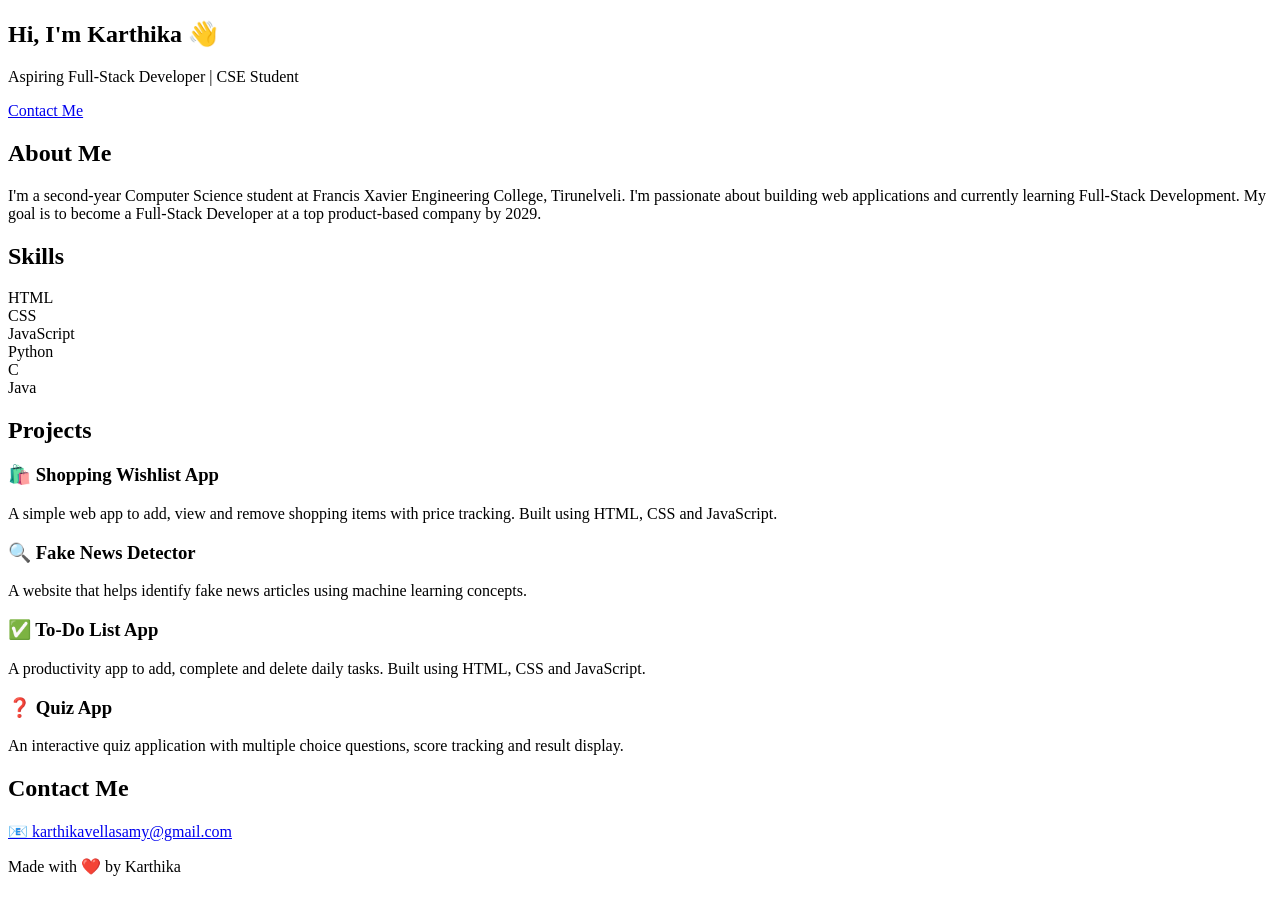
==== index.html @ caa0e5c8 "Rename intex.html to index.html" ====
<!DOCTYPE html>
<html lang="en">
<head>
  <meta charset="UTF-8">
  <meta name="viewport" content="width=device-width, initial-scale=1.0">
  <title>Karthika | Portfolio</title>
  <link rel="stylesheet" href="style.css">
</head>
<body>

  <!-- HERO -->
  <section class="hero">
    <div class="hero-content">
      <h1>Hi, I'm <span>Karthika</span> 👋</h1>
      <p>Aspiring Full-Stack Developer | CSE Student</p>
      <a href="#contact" class="btn">Contact Me</a>
    </div>
  </section>

  <!-- ABOUT -->
  <section class="section" id="about">
    <h2>About Me</h2>
    <p>I'm a second-year Computer Science student at Francis Xavier Engineering College, Tirunelveli. I'm passionate about building web applications and currently learning Full-Stack Development. My goal is to become a Full-Stack Developer at a top product-based company by 2029.</p>
  </section>

  <!-- SKILLS -->
  <section class="section" id="skills">
    <h2>Skills</h2>
    <div class="skills-grid">
      <div class="skill">HTML</div>
      <div class="skill">CSS</div>
      <div class="skill">JavaScript</div>
      <div class="skill">Python</div>
      <div class="skill">C</div>
      <div class="skill">Java</div>
    </div>
  </section>

  <!-- PROJECTS -->
  <section class="section" id="projects">
    <h2>Projects</h2>
    <div class="projects-grid">

      <div class="card">
        <h3>🛍️ Shopping Wishlist App</h3>
        <p>A simple web app to add, view and remove shopping items with price tracking. Built using HTML, CSS and JavaScript.</p>
      </div>

      <div class="card">
        <h3>🔍 Fake News Detector</h3>
        <p>A website that helps identify fake news articles using machine learning concepts.</p>
      </div>

      <div class="card">
        <h3>✅ To-Do List App</h3>
        <p>A productivity app to add, complete and delete daily tasks. Built using HTML, CSS and JavaScript.</p>
      </div>

      <div class="card">
        <h3>❓ Quiz App</h3>
        <p>An interactive quiz application with multiple choice questions, score tracking and result display.</p>
      </div>

    </div>
  </section>

  <!-- CONTACT -->
  <section class="section" id="contact">
    <h2>Contact Me</h2>
    <div class="contact-links">
      <a href="mailto:karthikavellasamy@gmail.com">📧 karthikavellasamy@gmail.com</a>
    </div>
  </section>

  <footer>
    <p>Made with ❤️ by Karthika</p>
  </footer>

  <script src="script.js"></script>
</body>
</html>
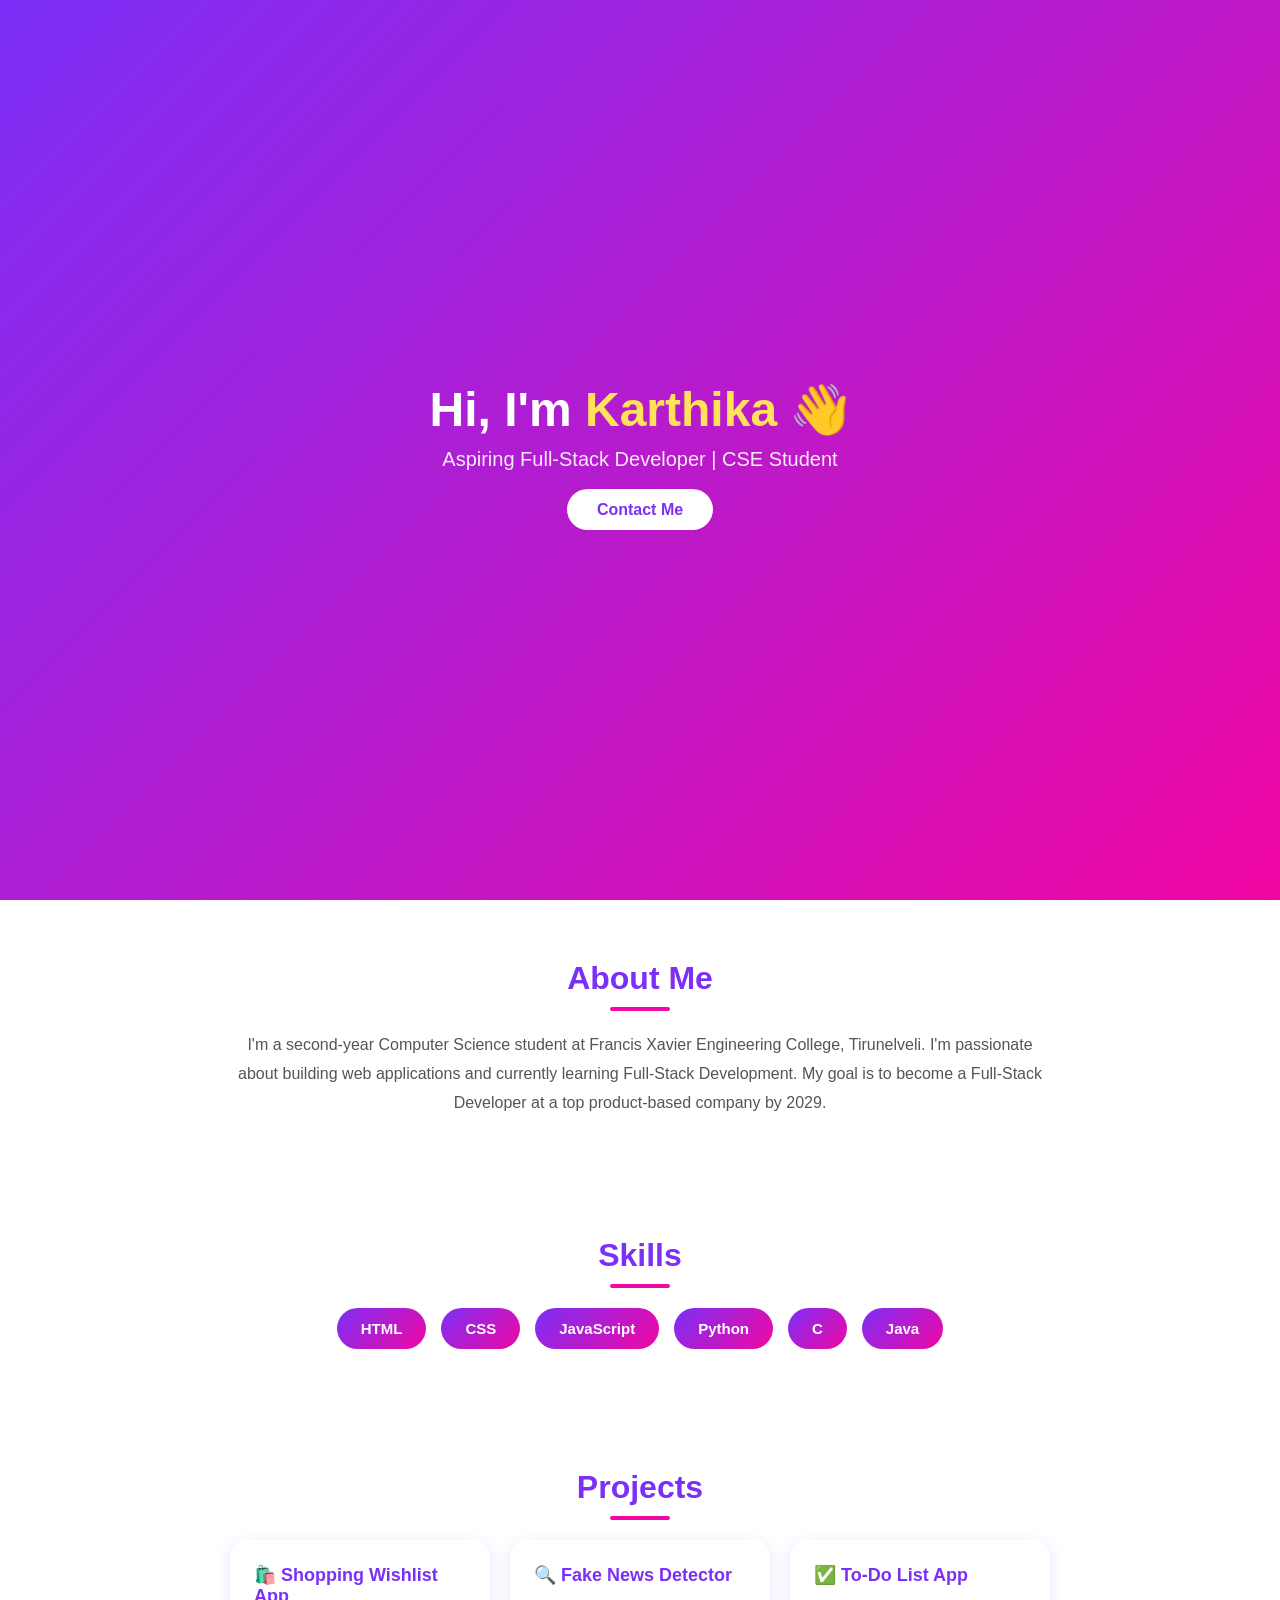
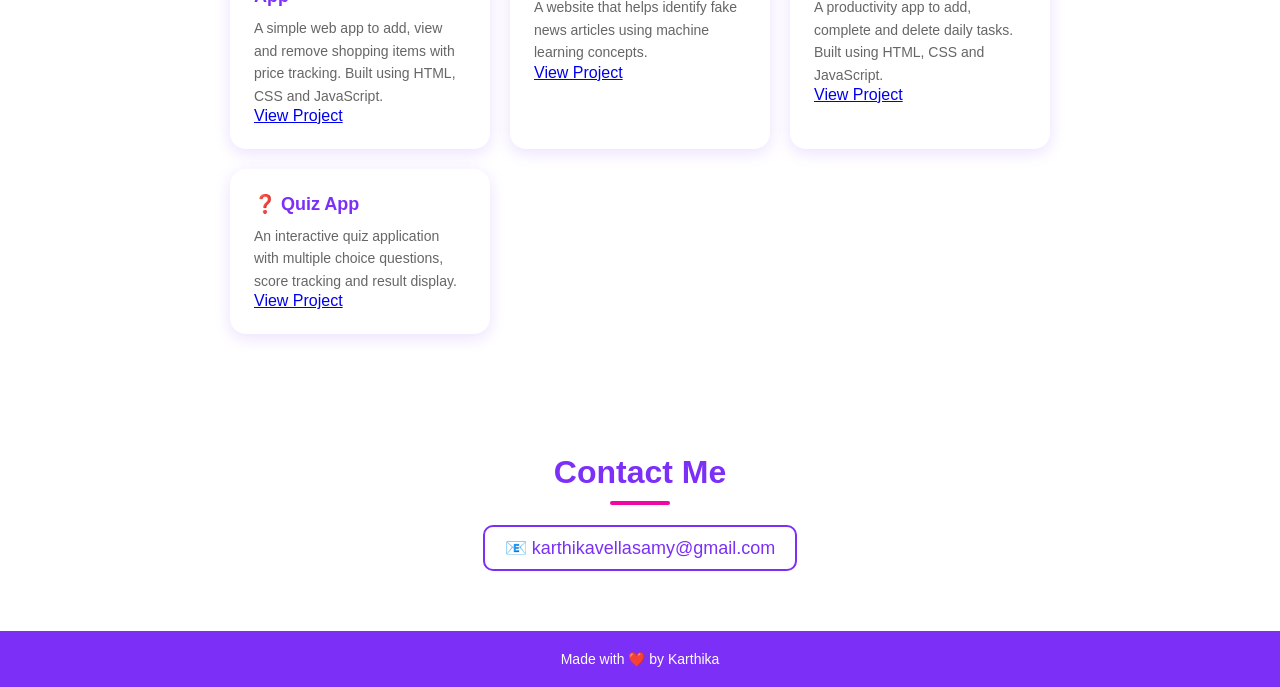
==== commit 882b408d: "Update index.html" ====
--- a/index.html
+++ b/index.html
@@ -44,22 +44,26 @@
       <div class="card">
         <h3>🛍️ Shopping Wishlist App</h3>
         <p>A simple web app to add, view and remove shopping items with price tracking. Built using HTML, CSS and JavaScript.</p>
-      </div>
+      <a href="https://karthikavellasamy.github.io/shopping-wishlist" target="_blank" class="project-btn">View Project</a>
+    </div>
 
       <div class="card">
         <h3>🔍 Fake News Detector</h3>
         <p>A website that helps identify fake news articles using machine learning concepts.</p>
-      </div>
+      <a href="https://karthikavellasamy.github.io/fake-news-detector" target="_blank" class="project-btn">View Project</a>
+    </div>
 
       <div class="card">
         <h3>✅ To-Do List App</h3>
         <p>A productivity app to add, complete and delete daily tasks. Built using HTML, CSS and JavaScript.</p>
-      </div>
+      <a href="https://karthikavellasamy.github.io/todo-list" target="_blank" class="project-btn">View Project</a>
+    </div>
 
       <div class="card">
         <h3>❓ Quiz App</h3>
         <p>An interactive quiz application with multiple choice questions, score tracking and result display.</p>
-      </div>
+      <a href="https://karthikavellasamy.github.io/quiz-app" target="_blank" class="project-btn">View Project</a>
+    </div>
 
     </div>
   </section>
--- a/style.css
+++ b/style.css
@@ -0,0 +1,167 @@
+* {
+  margin: 0;
+  padding: 0;
+  box-sizing: border-box;
+  font-family: 'Arial', sans-serif;  
+  
+}
+
+/* HERO */
+.hero {
+  background: linear-gradient(135deg, #7b2ff7, #f107a3);
+  color: white;
+  height: 100vh;
+  display: flex;
+  align-items: center;
+  justify-content: center;
+  text-align: center;
+}
+
+.hero h1 {
+  font-size: 48px;
+  margin-bottom: 10px;
+}
+
+.hero h1 span {
+  color: #ffe259;
+}
+
+.hero p {
+  font-size: 20px;
+  margin-bottom: 30px;
+  opacity: 0.9;
+}
+
+.btn {
+  background: white;
+  color: #7b2ff7;
+  padding: 12px 30px;
+  border-radius: 30px;
+  text-decoration: none;
+  font-weight: bold;
+  font-size: 16px;
+  transition: 0.3s;
+}
+
+.btn:hover {
+  background: #ffe259;
+  color: #333;
+}
+
+/* SECTIONS */
+.section {
+  padding: 60px 40px;
+  text-align: center;
+  max-width: 900px;
+  margin: 0 auto;
+}
+
+.section h2 {
+  font-size: 32px;
+  color: #7b2ff7;
+  margin-bottom: 20px;
+  position: relative;
+}
+
+.section h2::after {
+  content: '';
+  display: block;
+  width: 60px;
+  height: 4px;
+  background: #f107a3;
+  margin: 10px auto 0;
+  border-radius: 2px;
+}
+
+.section p {
+  color: #555;
+  font-size: 16px;
+  line-height: 1.8;
+}
+
+/* SKILLS */
+.skills-grid {
+  display: flex;
+  flex-wrap: wrap;
+  gap: 15px;
+  justify-content: center;
+  margin-top: 20px;
+}
+
+.skill {
+  background: linear-gradient(135deg, #7b2ff7, #f107a3);
+  color: white;
+  padding: 12px 24px;
+  border-radius: 30px;
+  font-size: 15px;
+  font-weight: bold;
+}
+
+/* PROJECTS */
+.projects-grid {
+  display: grid;
+  grid-template-columns: repeat(auto-fit, minmax(250px, 1fr));
+  gap: 20px;
+  margin-top: 20px;
+}
+
+.card {
+  background: white;
+  border-radius: 16px;
+  padding: 24px;
+  box-shadow: 0 4px 16px rgba(123, 47, 247, 0.15);
+  text-align: left;
+  transition: 0.3s;
+}
+
+.card:hover {
+  transform: translateY(-5px);
+  box-shadow: 0 8px 24px rgba(123, 47, 247, 0.25);
+}
+
+.card h3 {
+  color: #7b2ff7;
+  margin-bottom: 10px;
+  font-size: 18px;
+}
+
+.card p {
+  color: #666;
+  font-size: 14px;
+  line-height: 1.6;
+}
+
+/* CONTACT */
+.contact-links {
+  margin-top: 20px;
+}
+
+.contact-links a {
+  display: inline-block;
+  color: #7b2ff7;
+  font-size: 18px;
+  text-decoration: none;
+  padding: 10px 20px;
+  border: 2px solid #7b2ff7;
+  border-radius: 10px;
+  transition: 0.3s;
+}
+
+.contact-links a:hover {
+  background: #7b2ff7;
+  color: white;
+}
+
+/* FOOTER */
+footer {
+  text-align: center;
+  padding: 20px;
+  background: #7b2ff7;
+  color: white;
+  font-size: 14px;
+}
+
+/* SMOOTH SCROLL */
+html {
+  scroll-behavior: smooth;
+}
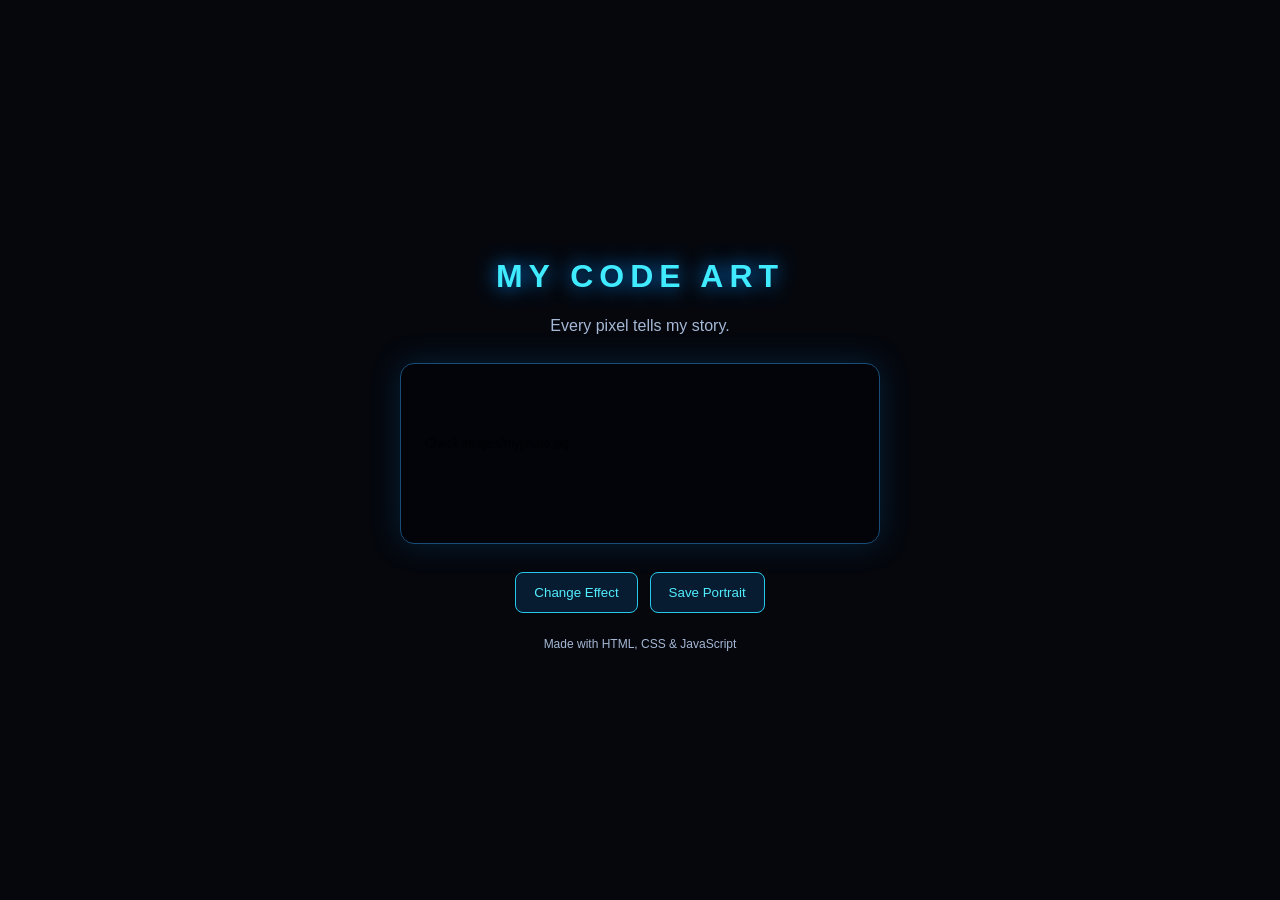
==== commit fd561548: "Add files via upload" ====
--- a/index.html
+++ b/index.html
@@ -1,84 +1,28 @@
+
 <!DOCTYPE html>
 <html lang="en">
 <head>
   <meta charset="UTF-8">
   <meta name="viewport" content="width=device-width, initial-scale=1.0">
-  <title>Karthika | Portfolio</title>
+  <title>My Code Art Portrait</title>
   <link rel="stylesheet" href="style.css">
 </head>
 <body>
+  <main class="container">
+    <h1>MY CODE ART</h1>
+    <p>Every pixel tells my story.</p>
 
-  <!-- HERO -->
-  <section class="hero">
-    <div class="hero-content">
-      <h1>Hi, I'm <span>Karthika</span> 👋</h1>
-      <p>Aspiring Full-Stack Developer | CSE Student</p>
-      <a href="#contact" class="btn">Contact Me</a>
-    </div>
-  </section>
-
-  <!-- ABOUT -->
-  <section class="section" id="about">
-    <h2>About Me</h2>
-    <p>I'm a second-year Computer Science student at Francis Xavier Engineering College, Tirunelveli. I'm passionate about building web applications and currently learning Full-Stack Development. My goal is to become a Full-Stack Developer at a top product-based company by 2029.</p>
-  </section>
-
-  <!-- SKILLS -->
-  <section class="section" id="skills">
-    <h2>Skills</h2>
-    <div class="skills-grid">
-      <div class="skill">HTML</div>
-      <div class="skill">CSS</div>
-      <div class="skill">JavaScript</div>
-      <div class="skill">Python</div>
-      <div class="skill">C</div>
-      <div class="skill">Java</div>
-    </div>
-  </section>
-
-  <!-- PROJECTS -->
-  <section class="section" id="projects">
-    <h2>Projects</h2>
-    <div class="projects-grid">
-
-      <div class="card">
-        <h3>🛍️ Shopping Wishlist App</h3>
-        <p>A simple web app to add, view and remove shopping items with price tracking. Built using HTML, CSS and JavaScript.</p>
-      <a href="https://karthikavellasamy.github.io/shopping-wishlist" target="_blank" class="project-btn">View Project</a>
+    <div class="portrait">
+      <canvas id="art"></canvas>
     </div>
 
-      <div class="card">
-        <h3>🔍 Fake News Detector</h3>
-        <p>A website that helps identify fake news articles using machine learning concepts.</p>
-      <a href="https://karthikavellasamy.github.io/fake-news-detector" target="_blank" class="project-btn">View Project</a>
+    <div class="controls">
+      <button id="change">Change Effect</button>
+      <button id="download">Save Portrait</button>
     </div>
 
-      <div class="card">
-        <h3>✅ To-Do List App</h3>
-        <p>A productivity app to add, complete and delete daily tasks. Built using HTML, CSS and JavaScript.</p>
-      <a href="https://karthikavellasamy.github.io/todo-list" target="_blank" class="project-btn">View Project</a>
-    </div>
-
-      <div class="card">
-        <h3>❓ Quiz App</h3>
-        <p>An interactive quiz application with multiple choice questions, score tracking and result display.</p>
-      <a href="https://karthikavellasamy.github.io/quiz-app" target="_blank" class="project-btn">View Project</a>
-    </div>
-
-    </div>
-  </section>
-
-  <!-- CONTACT -->
-  <section class="section" id="contact">
-    <h2>Contact Me</h2>
-    <div class="contact-links">
-      <a href="mailto:karthikavellasamy@gmail.com">📧 karthikavellasamy@gmail.com</a>
-    </div>
-  </section>
-
-  <footer>
-    <p>Made with ❤️ by Karthika</p>
-  </footer>
+    <p class="note">Made with HTML, CSS & JavaScript</p>
+  </main>
 
   <script src="script.js"></script>
 </body>
--- a/style.css
+++ b/style.css
@@ -1,167 +1,73 @@
+
 * {
-  margin: 0;
-  padding: 0;
   box-sizing: border-box;
-  font-family: 'Arial', sans-serif;  
-  
 }
 
-/* HERO */
-.hero {
-  background: linear-gradient(135deg, #7b2ff7, #f107a3);
+body {
+  margin: 0;
+  min-height: 100vh;
+  background: #05070d;
   color: white;
-  height: 100vh;
-  display: flex;
-  align-items: center;
-  justify-content: center;
+  font-family: Arial, sans-serif;
+  display: grid;
+  place-items: center;
+  padding: 24px;
+}
+
+.container {
+  width: 100%;
+  max-width: 650px;
   text-align: center;
 }
 
-.hero h1 {
-  font-size: 48px;
-  margin-bottom: 10px;
+h1 {
+  letter-spacing: 6px;
+  color: #40eaff;
+  text-shadow: 0 0 20px #008cff;
 }
 
-.hero h1 span {
-  color: #ffe259;
+.container > p {
+  color: #a5b8d5;
 }
 
-.hero p {
-  font-size: 20px;
-  margin-bottom: 30px;
-  opacity: 0.9;
+.portrait {
+  margin: 28px auto;
+  width: 100%;
+  max-width: 480px;
+  overflow: hidden;
+  border: 1px solid #174d77;
+  border-radius: 14px;
+  background: #02040a;
+  box-shadow: 0 0 30px #0066aa44;
 }
 
-.btn {
-  background: white;
-  color: #7b2ff7;
-  padding: 12px 30px;
-  border-radius: 30px;
-  text-decoration: none;
-  font-weight: bold;
-  font-size: 16px;
-  transition: 0.3s;
+canvas {
+  display: block;
+  width: 100%;
+  height: auto;
 }
 
-.btn:hover {
-  background: #ffe259;
-  color: #333;
+.controls {
+  display: flex;
+  justify-content: center;
+  flex-wrap: wrap;
+  gap: 12px;
 }
 
-/* SECTIONS */
-.section {
-  padding: 60px 40px;
-  text-align: center;
-  max-width: 900px;
-  margin: 0 auto;
+button {
+  background: #071c30;
+  color: #52edff;
+  border: 1px solid #28c8ed;
+  border-radius: 8px;
+  padding: 12px 18px;
+  cursor: pointer;
 }
 
-.section h2 {
-  font-size: 32px;
-  color: #7b2ff7;
-  margin-bottom: 20px;
-  position: relative;
+button:hover {
+  background: #103954;
 }
 
-.section h2::after {
-  content: '';
-  display: block;
-  width: 60px;
-  height: 4px;
-  background: #f107a3;
-  margin: 10px auto 0;
-  border-radius: 2px;
+.note {
+  font-size: 12px;
+  margin-top: 24px;
 }
-
-.section p {
-  color: #555;
-  font-size: 16px;
-  line-height: 1.8;
-}
-
-/* SKILLS */
-.skills-grid {
-  display: flex;
-  flex-wrap: wrap;
-  gap: 15px;
-  justify-content: center;
-  margin-top: 20px;
-}
-
-.skill {
-  background: linear-gradient(135deg, #7b2ff7, #f107a3);
-  color: white;
-  padding: 12px 24px;
-  border-radius: 30px;
-  font-size: 15px;
-  font-weight: bold;
-}
-
-/* PROJECTS */
-.projects-grid {
-  display: grid;
-  grid-template-columns: repeat(auto-fit, minmax(250px, 1fr));
-  gap: 20px;
-  margin-top: 20px;
-}
-
-.card {
-  background: white;
-  border-radius: 16px;
-  padding: 24px;
-  box-shadow: 0 4px 16px rgba(123, 47, 247, 0.15);
-  text-align: left;
-  transition: 0.3s;
-}
-
-.card:hover {
-  transform: translateY(-5px);
-  box-shadow: 0 8px 24px rgba(123, 47, 247, 0.25);
-}
-
-.card h3 {
-  color: #7b2ff7;
-  margin-bottom: 10px;
-  font-size: 18px;
-}
-
-.card p {
-  color: #666;
-  font-size: 14px;
-  line-height: 1.6;
-}
-
-/* CONTACT */
-.contact-links {
-  margin-top: 20px;
-}
-
-.contact-links a {
-  display: inline-block;
-  color: #7b2ff7;
-  font-size: 18px;
-  text-decoration: none;
-  padding: 10px 20px;
-  border: 2px solid #7b2ff7;
-  border-radius: 10px;
-  transition: 0.3s;
-}
-
-.contact-links a:hover {
-  background: #7b2ff7;
-  color: white;
-}
-
-/* FOOTER */
-footer {
-  text-align: center;
-  padding: 20px;
-  background: #7b2ff7;
-  color: white;
-  font-size: 14px;
-}
-
-/* SMOOTH SCROLL */
-html {
-  scroll-behavior: smooth;
-}
